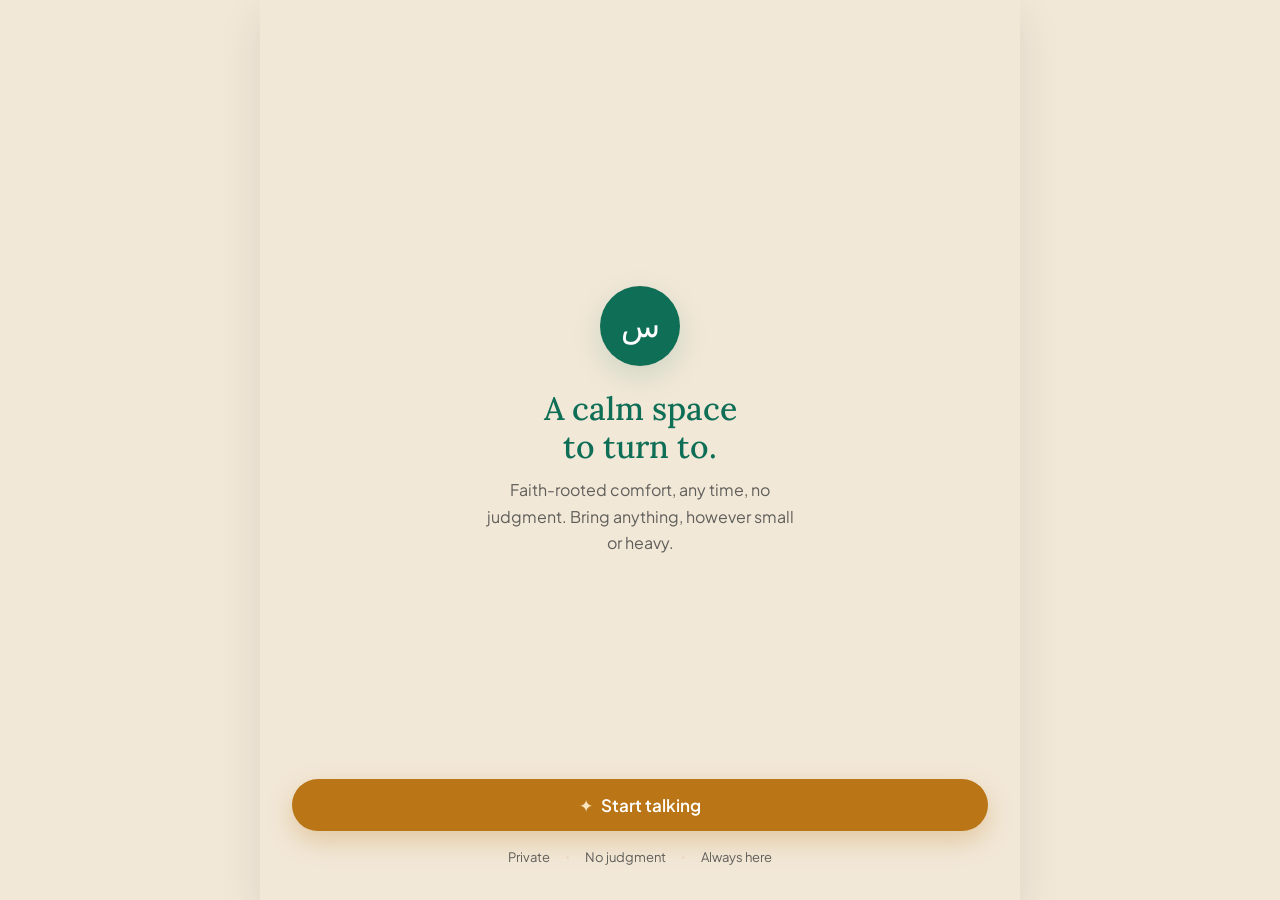
==== frontend/index.html @ 78840a20 "updated hadith and verses" ====
<!DOCTYPE html>
<html lang="en">
<head>
  <meta charset="utf-8">
  <meta name="viewport" content="width=device-width, initial-scale=1">
  <title>Sakinah — Islamic Counseling</title>
  <link rel="stylesheet" href="styles.css">
</head>
<body>

<div class="app-shell">

  <!-- Welcome screen -->
  <div id="screen-welcome" class="screen screen--active">
    <div class="welcome">
      <div class="welcome__body">
        <div class="welcome__logo" aria-hidden="true">س</div>
        <div>
          <h1 class="welcome__headline">A calm space<br>to turn to.</h1>
          <p class="welcome__sub">Faith-rooted comfort, any time, no judgment. Bring anything, however small or heavy.</p>
        </div>
      </div>
      <div class="welcome__footer">
        <button class="btn btn--primary" id="btn-start">
          <span aria-hidden="true" style="color: #FBE6C2">✦</span> Start talking
        </button>
        <div class="welcome__trust">
          <span>Private</span>
          <span class="welcome__trust-dot"></span>
          <span>No judgment</span>
          <span class="welcome__trust-dot"></span>
          <span>Always here</span>
        </div>
      </div>
    </div>
  </div>

  <!-- Chat screen -->
  <div id="screen-chat" class="screen">

    <header class="chat__header">
      <button id="btn-back" aria-label="Back to welcome" style="border:none;background:transparent;cursor:pointer;color:var(--stone);padding:4px;display:inline-flex;align-items:center;">
        <svg viewBox="0 0 24 24" width="22" height="22" fill="none" stroke="currentColor" stroke-width="2" stroke-linecap="round"><path d="M15 18l-6-6 6-6"/></svg>
      </button>
      <div class="chat__avatar" aria-hidden="true">س</div>
      <div class="chat__header-info">
        <div class="chat__name">Sakinah</div>
        <div class="chat__status">Islamic Counseling · Placeholder mode</div>
      </div>
    </header>

    <main class="chat__messages" id="chat-messages" aria-live="polite" aria-label="Conversation"></main>

    <div class="starters" id="starters"></div>

    <footer class="composer">
      <div class="composer__input-wrap">
        <textarea
          id="composer-textarea"
          class="composer__textarea"
          rows="1"
          placeholder="Share what's on your mind…"
          aria-label="Message"
        ></textarea>
      </div>
      <button id="btn-send" class="composer__send" aria-label="Send message" disabled>
        <svg viewBox="0 0 24 24" width="20" height="20" fill="none" stroke="currentColor" stroke-width="2" stroke-linecap="round" stroke-linejoin="round">
          <path d="M5 12h13M13 6l6 6-6 6"/>
        </svg>
      </button>
    </footer>

  </div><!-- /screen-chat -->

</div><!-- /app-shell -->

<script src="app.js"></script>
</body>
</html>
---- frontend/styles.css ----
/* ==========================================================================
   Sakinah Design System — CSS custom properties
   Source of truth for all visual tokens. Every rule in this project
   references these variables; no hardcoded colours, sizes, or fonts elsewhere.
   ========================================================================== */

@import url('https://fonts.googleapis.com/css2?family=Lora:ital,wght@0,400;0,500;0,600;1,400&family=Plus+Jakarta+Sans:wght@400;500;600;700&family=Amiri:ital,wght@0,400;0,700;1,400&display=swap');

:root {
  /* ---- Brand palette ---- */
  --teal:        #0F6E56;
  --pine:        #0A4D3C;
  --sage:        #E7F2EC;
  --gold:        #BA7517;
  --gold-soft:   #E0A23C;
  --sand:        #F2E8D8;
  --paper:       #FBF5EA;
  --ink:         #2C2C2A;
  --stone:       #5F5E5A;
  --rose:        #D4537E;

  /* ---- Extended tints ---- */
  --teal-700:    #0C5F4A;
  --teal-100:    #D6E8E0;
  --sage-deep:   #CFE3D8;
  --gold-100:    #F3E4CB;
  --sand-deep:   #E9DBC3;
  --line:        #E3D5BC;
  --line-soft:   #EEE3CF;
  --ink-80:      rgba(44, 44, 42, 0.80);
  --ink-60:      rgba(44, 44, 42, 0.60);
  --white:       #FFFFFF;

  /* ---- Semantic aliases ---- */
  --bg-page:         var(--sand);
  --surface-card:    var(--paper);
  --surface-raised:  var(--white);
  --surface-sunken:  var(--sage);
  --surface-inverse: var(--teal);

  --text-strong:     var(--ink);
  --text-body:       var(--ink);
  --text-muted:      var(--stone);
  --text-on-teal:    var(--white);
  --text-heading:    var(--teal);

  --border-default:  var(--line);
  --border-strong:   var(--sand-deep);
  --divider:         var(--line-soft);

  --accent:          var(--gold);
  --accent-hover:    #A2640F;
  --primary:         var(--teal);
  --primary-hover:   var(--pine);

  --focus-ring:      rgba(15, 110, 86, 0.40);
  --danger:          #B23A3A;
  --danger-soft:     #F3DCDC;
  --danger-border:   #D97070;

  /* ---- Typography ---- */
  --font-serif:   'Lora', Georgia, 'Times New Roman', serif;
  --font-sans:    'Plus Jakarta Sans', system-ui, -apple-system, 'Segoe UI', sans-serif;
  --font-arabic:  'Amiri', 'Scheherazade New', serif;
  --font-display: var(--font-serif);
  --font-heading: var(--font-serif);
  --font-body:    var(--font-sans);
  --font-ui:      var(--font-sans);

  --weight-regular:  400;
  --weight-medium:   500;
  --weight-semibold: 600;
  --weight-bold:     700;

  --text-display: 44px;
  --text-h1:      32px;
  --text-h2:      24px;
  --text-h3:      18px;
  --text-body-lg: 18px;
  --text-base:    16px;
  --text-sm:      14px;
  --text-caption: 13px;
  --text-micro:   12px;
  --text-verse:   22px;

  --leading-tight:   1.18;
  --leading-heading: 1.3;
  --leading-snug:    1.45;
  --leading-body:    1.65;
  --leading-arabic:  2.0;

  --tracking-caps:   1.2px;

  /* ---- Spacing (4px base) ---- */
  --space-1:   4px;
  --space-2:   8px;
  --space-3:   12px;
  --space-4:   16px;
  --space-5:   20px;
  --space-6:   24px;
  --space-8:   32px;
  --space-10:  40px;
  --space-12:  48px;
  --space-16:  64px;

  /* ---- Radii ---- */
  --radius-xs:     6px;
  --radius-sm:     10px;
  --radius-md:     14px;
  --radius-lg:     20px;
  --radius-xl:     28px;
  --radius-2xl:    36px;
  --radius-bubble: 22px;
  --radius-pill:   999px;

  /* ---- Container widths ---- */
  --container-sm: 560px;
  --container-md: 760px;

  /* ---- Control heights ---- */
  --control-h-sm: 36px;
  --control-h:    44px;
  --control-h-lg: 52px;

  /* ---- Shadows ---- */
  --shadow-xs:   0 1px 2px rgba(44, 44, 42, 0.05);
  --shadow-sm:   0 2px 8px rgba(44, 44, 42, 0.06);
  --shadow-md:   0 6px 20px rgba(44, 44, 42, 0.08);
  --shadow-lg:   0 16px 40px rgba(44, 44, 42, 0.10);
  --shadow-teal: 0 10px 30px rgba(15, 110, 86, 0.16);
  --shadow-gold: 0 6px 16px rgba(186, 117, 23, 0.28);

  /* ---- Motion ---- */
  --ease-calm:  cubic-bezier(0.22, 0.61, 0.36, 1);
  --ease-soft:  cubic-bezier(0.4, 0.0, 0.2, 1);
  --dur-fast:   140ms;
  --dur-base:   240ms;
  --dur-slow:   420ms;
}

/* ==========================================================================
   Base reset & element defaults
   ========================================================================== */

*, *::before, *::after {
  box-sizing: border-box;
  margin: 0;
  padding: 0;
}

html {
  -webkit-text-size-adjust: 100%;
  scroll-behavior: smooth;
}

body {
  font-family: var(--font-body);
  font-size: var(--text-base);
  line-height: var(--leading-body);
  color: var(--text-body);
  background-color: var(--bg-page);
  -webkit-font-smoothing: antialiased;
  text-rendering: optimizeLegibility;
  min-height: 100dvh;
}

h1, h2, h3, h4 {
  font-family: var(--font-heading);
  color: var(--text-heading);
  font-weight: var(--weight-medium);
  line-height: var(--leading-heading);
  text-wrap: balance;
}

a { color: var(--pine); text-decoration-thickness: 1px; text-underline-offset: 2px; }
a:hover { color: var(--teal); }

::selection { background: var(--sage); color: var(--ink); }

:focus-visible {
  outline: none;
  box-shadow: 0 0 0 3px var(--focus-ring);
  border-radius: var(--radius-xs);
}

/* ==========================================================================
   Layout — app shell
   ========================================================================== */

.app-shell {
  display: flex;
  flex-direction: column;
  height: 100dvh;
  max-width: var(--container-md);
  margin: 0 auto;
  background: var(--bg-page);
  position: relative;
  box-shadow: var(--shadow-lg);
}

/* ==========================================================================
   Welcome screen
   ========================================================================== */

.welcome {
  display: flex;
  flex-direction: column;
  align-items: center;
  justify-content: space-between;
  height: 100%;
  padding: var(--space-16) var(--space-8) var(--space-8);
  text-align: center;
  background: var(--sand);
}

.welcome__body {
  flex: 1;
  display: flex;
  flex-direction: column;
  align-items: center;
  justify-content: center;
  gap: var(--space-6);
}

.welcome__logo {
  width: 80px;
  height: 80px;
  border-radius: 50%;
  background: var(--teal);
  display: flex;
  align-items: center;
  justify-content: center;
  box-shadow: var(--shadow-teal);
  color: var(--white);
  font-family: var(--font-serif);
  font-size: 32px;
  font-weight: var(--weight-medium);
}

.welcome__headline {
  font-family: var(--font-serif);
  color: var(--teal);
  font-weight: var(--weight-medium);
  font-size: clamp(28px, 5vw, var(--text-h1));
  line-height: var(--leading-tight);
  margin-bottom: var(--space-3);
}

.welcome__sub {
  color: var(--stone);
  font-size: var(--text-base);
  line-height: var(--leading-body);
  max-width: 320px;
}

.welcome__footer {
  width: 100%;
  display: flex;
  flex-direction: column;
  gap: var(--space-4);
}

.welcome__trust {
  display: flex;
  align-items: center;
  justify-content: center;
  gap: var(--space-4);
  font-size: var(--text-caption);
  color: var(--stone);
}

.welcome__trust-dot {
  width: 3px;
  height: 3px;
  border-radius: 50%;
  background: var(--sand-deep);
}

/* ==========================================================================
   Chat screen
   ========================================================================== */

.chat {
  display: flex;
  flex-direction: column;
  height: 100%;
}

/* Header */
.chat__header {
  display: flex;
  align-items: center;
  gap: var(--space-3);
  padding: var(--space-4);
  background: var(--paper);
  border-bottom: 1px solid var(--line-soft);
  flex-shrink: 0;
}

.chat__avatar {
  width: 38px;
  height: 38px;
  border-radius: 50%;
  background: var(--teal);
  display: flex;
  align-items: center;
  justify-content: center;
  color: var(--white);
  font-family: var(--font-serif);
  font-size: 16px;
  font-weight: var(--weight-medium);
  flex-shrink: 0;
}

.chat__header-info { flex: 1; line-height: 1.2; }

.chat__name {
  font-family: var(--font-serif);
  font-weight: var(--weight-semibold);
  font-size: 17px;
  color: var(--teal);
}

.chat__status {
  font-size: var(--text-micro);
  color: var(--stone);
}

/* Message list */
.chat__messages {
  flex: 1;
  overflow-y: auto;
  padding: var(--space-5) var(--space-4);
  display: flex;
  flex-direction: column;
  gap: var(--space-4);
  scroll-behavior: smooth;
}

.chat__messages::-webkit-scrollbar { width: 4px; }
.chat__messages::-webkit-scrollbar-track { background: transparent; }
.chat__messages::-webkit-scrollbar-thumb { background: var(--sand-deep); border-radius: var(--radius-pill); }

/* Message rows */
.msg-row {
  display: flex;
  gap: var(--space-2);
  animation: msg-in var(--dur-slow) var(--ease-calm) both;
}

.msg-row--bot { align-items: flex-end; }
.msg-row--user { justify-content: flex-end; }

@keyframes msg-in {
  from { opacity: 0; transform: translateY(8px); }
  to   { opacity: 1; transform: translateY(0); }
}

/* Bot avatar in thread */
.msg-avatar {
  width: 28px;
  height: 28px;
  border-radius: 50%;
  background: var(--teal);
  display: flex;
  align-items: center;
  justify-content: center;
  color: var(--white);
  font-family: var(--font-serif);
  font-size: 11px;
  flex-shrink: 0;
  margin-bottom: 2px;
}

/* Bubble */
.bubble {
  max-width: 78%;
  padding: var(--space-3) var(--space-4);
  border-radius: var(--radius-bubble);
  font-size: var(--text-base);
  line-height: var(--leading-body);
  white-space: pre-wrap;
}

.bubble--bot {
  background: var(--paper);
  color: var(--ink);
  border-bottom-left-radius: var(--radius-xs);
  box-shadow: var(--shadow-xs);
}

.bubble--user {
  background: var(--teal);
  color: var(--white);
  border-bottom-right-radius: var(--radius-xs);
}

/* Verse card */
.verse-card {
  max-width: 86%;
  background: var(--paper);
  border: 1px solid var(--line-soft);
  border-left: 3px solid var(--gold);
  border-radius: var(--radius-md);
  padding: var(--space-4) var(--space-5);
  box-shadow: var(--shadow-sm);
  display: flex;
  flex-direction: column;
  gap: var(--space-3);
}

.verse-card__arabic {
  font-family: var(--font-arabic);
  font-size: var(--text-verse);
  line-height: var(--leading-arabic);
  direction: rtl;
  text-align: right;
  color: var(--teal);
}

.verse-card__translation {
  font-family: var(--font-serif);
  font-size: var(--text-sm);
  line-height: var(--leading-snug);
  color: var(--ink-80);
  font-style: italic;
}

.verse-card__ref {
  font-family: var(--font-ui);
  font-size: var(--text-micro);
  color: var(--gold);
  font-weight: var(--weight-semibold);
  letter-spacing: var(--tracking-caps);
  text-transform: uppercase;
}

/* Sources / citations */
.sources {
  margin-top: var(--space-2);
  padding: var(--space-2) var(--space-4);
  display: flex;
  flex-wrap: wrap;
  gap: var(--space-2);
}

.source-chip {
  display: inline-flex;
  align-items: center;
  gap: var(--space-1);
  background: var(--sage);
  color: var(--pine);
  border: 1px solid var(--sage-deep);
  border-radius: var(--radius-pill);
  padding: 3px var(--space-3);
  font-size: var(--text-micro);
  font-weight: var(--weight-medium);
  font-family: var(--font-ui);
}

.source-chip__type {
  color: var(--gold);
  font-weight: var(--weight-semibold);
  text-transform: uppercase;
  font-size: 10px;
  letter-spacing: 0.5px;
}

/* Disclaimer */
.disclaimer {
  margin: var(--space-1) var(--space-4);
  padding: var(--space-2) var(--space-3);
  background: var(--sage);
  border: 1px solid var(--sage-deep);
  border-radius: var(--radius-sm);
  font-size: var(--text-micro);
  color: var(--stone);
  font-family: var(--font-ui);
  line-height: var(--leading-snug);
}

/* Crisis notice */
.crisis-notice {
  max-width: 90%;
  background: var(--danger-soft);
  border: 1.5px solid var(--danger-border);
  border-radius: var(--radius-md);
  padding: var(--space-5);
  display: flex;
  flex-direction: column;
  gap: var(--space-3);
  box-shadow: var(--shadow-sm);
}

.crisis-notice__heading {
  font-family: var(--font-serif);
  font-weight: var(--weight-semibold);
  font-size: var(--text-h3);
  color: var(--danger);
  line-height: var(--leading-heading);
}

.crisis-notice__body {
  font-size: var(--text-sm);
  line-height: var(--leading-body);
  color: var(--ink);
  white-space: pre-wrap;
}

/* Typing indicator */
.typing-indicator {
  display: flex;
  align-items: center;
  gap: 5px;
  padding: var(--space-3) var(--space-4);
  background: var(--paper);
  border-radius: var(--radius-bubble);
  border-bottom-left-radius: var(--radius-xs);
  width: fit-content;
  box-shadow: var(--shadow-xs);
}

.typing-dot {
  width: 7px;
  height: 7px;
  border-radius: 50%;
  background: var(--stone);
  animation: bounce 1.2s infinite;
}

.typing-dot:nth-child(2) { animation-delay: 0.2s; }
.typing-dot:nth-child(3) { animation-delay: 0.4s; }

@keyframes bounce {
  0%, 60%, 100% { transform: translateY(0); opacity: 0.4; }
  30%            { transform: translateY(-5px); opacity: 1; }
}

/* Conversation starters */
.starters {
  display: flex;
  flex-wrap: wrap;
  gap: var(--space-2);
  padding: 0 var(--space-4);
  margin-top: var(--space-1);
}

.starter-chip {
  background: var(--paper);
  border: 1px solid var(--line);
  border-radius: var(--radius-pill);
  padding: var(--space-2) var(--space-4);
  font-size: var(--text-sm);
  font-family: var(--font-ui);
  color: var(--pine);
  cursor: pointer;
  transition: background var(--dur-fast) var(--ease-calm), border-color var(--dur-fast) var(--ease-calm);
}

.starter-chip:hover {
  background: var(--sage);
  border-color: var(--sage-deep);
}

/* ==========================================================================
   Composer (input area)
   ========================================================================== */

.composer {
  flex-shrink: 0;
  display: flex;
  align-items: flex-end;
  gap: var(--space-3);
  padding: var(--space-3) var(--space-4);
  background: var(--paper);
  border-top: 1px solid var(--line-soft);
}

.composer__input-wrap {
  flex: 1;
  display: flex;
  align-items: center;
  background: var(--white);
  border: 1px solid var(--border-default);
  border-radius: var(--radius-xl);
  padding: 6px var(--space-4);
  transition: border-color var(--dur-fast) var(--ease-calm), box-shadow var(--dur-fast) var(--ease-calm);
}

.composer__input-wrap:focus-within {
  border-color: var(--teal);
  box-shadow: 0 0 0 3px var(--focus-ring);
}

.composer__textarea {
  flex: 1;
  border: none;
  outline: none;
  resize: none;
  background: transparent;
  font-family: var(--font-body);
  font-size: var(--text-base);
  line-height: var(--leading-snug);
  color: var(--ink);
  max-height: 120px;
  padding: 6px 0;
}

.composer__textarea::placeholder { color: var(--stone); }

.composer__send {
  flex-shrink: 0;
  width: var(--control-h);
  height: var(--control-h);
  border-radius: 50%;
  border: none;
  display: inline-flex;
  align-items: center;
  justify-content: center;
  background: var(--sand-deep);
  color: var(--stone);
  cursor: default;
  transition: background var(--dur-fast) var(--ease-calm), box-shadow var(--dur-fast) var(--ease-calm);
}

.composer__send--active {
  background: var(--gold);
  color: var(--white);
  cursor: pointer;
  box-shadow: var(--shadow-gold);
}

.composer__send--active:hover {
  background: var(--accent-hover);
}

/* ==========================================================================
   Buttons
   ========================================================================== */

.btn {
  display: inline-flex;
  align-items: center;
  justify-content: center;
  border: none;
  border-radius: var(--radius-pill);
  font-family: var(--font-ui);
  font-weight: var(--weight-semibold);
  cursor: pointer;
  transition: background var(--dur-fast) var(--ease-calm), box-shadow var(--dur-fast) var(--ease-calm);
  text-decoration: none;
}

.btn--primary {
  height: var(--control-h-lg);
  width: 100%;
  font-size: 17px;
  background: var(--gold);
  color: var(--white);
  box-shadow: 0 10px 26px rgba(186, 117, 23, 0.28);
  gap: var(--space-2);
}

.btn--primary:hover {
  background: var(--accent-hover);
}

/* ==========================================================================
   Screen visibility helpers
   ========================================================================== */

.screen { display: none; height: 100%; }
.screen--active { display: flex; flex-direction: column; }
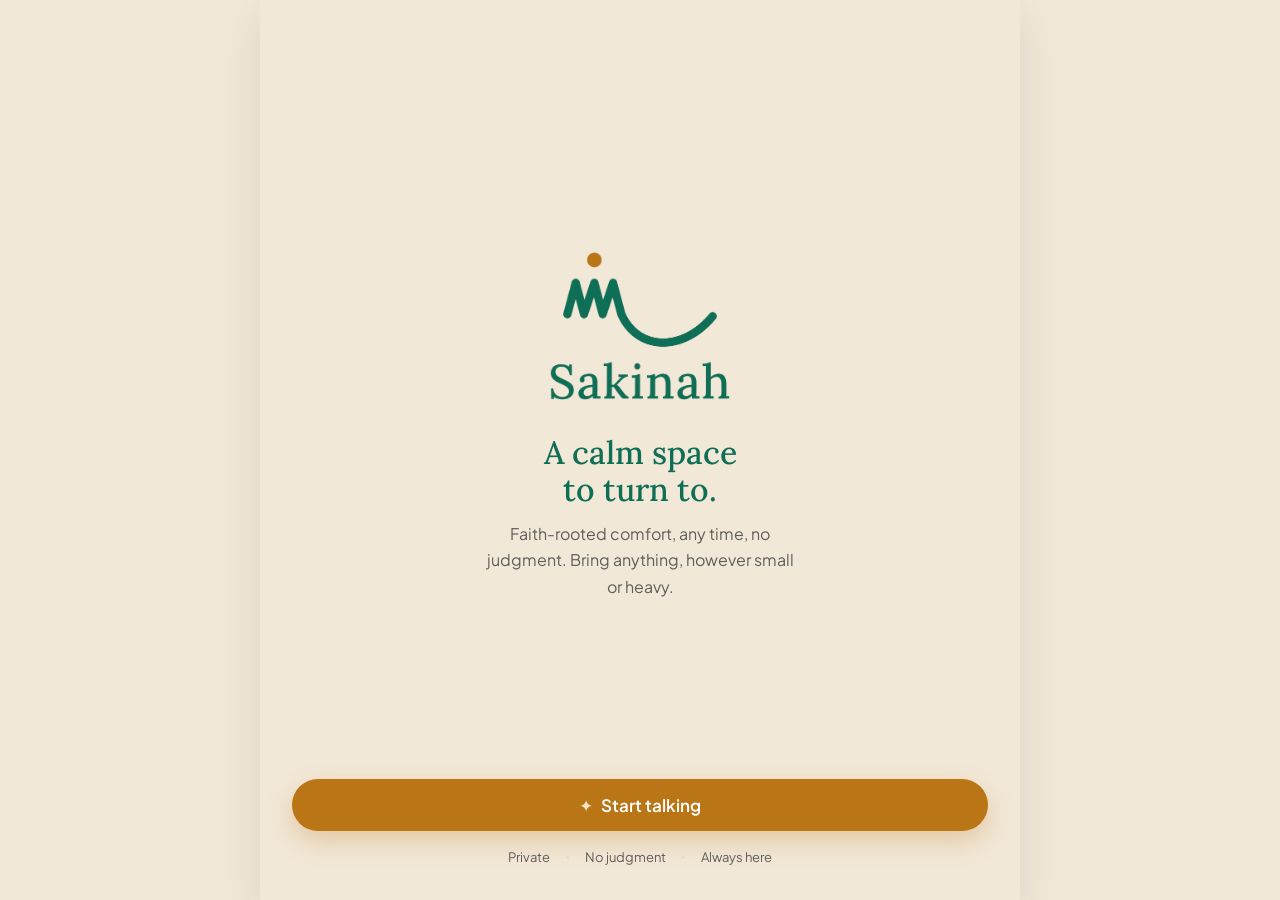
==== commit 163d456a: "App works now base on some themes like patience and anxiety" ====
--- a/frontend/index.html
+++ b/frontend/index.html
@@ -4,6 +4,7 @@
   <meta charset="utf-8">
   <meta name="viewport" content="width=device-width, initial-scale=1">
   <title>Sakinah — Islamic Counseling</title>
+  <link rel="icon" type="image/png" href="assets/favicon.png">
   <link rel="stylesheet" href="styles.css">
 </head>
 <body>
@@ -14,7 +15,7 @@
   <div id="screen-welcome" class="screen screen--active">
     <div class="welcome">
       <div class="welcome__body">
-        <div class="welcome__logo" aria-hidden="true">س</div>
+        <img class="welcome__logo" src="assets/logo-full.png" alt="Sakinah">
         <div>
           <h1 class="welcome__headline">A calm space<br>to turn to.</h1>
           <p class="welcome__sub">Faith-rooted comfort, any time, no judgment. Bring anything, however small or heavy.</p>
@@ -42,7 +43,7 @@
       <button id="btn-back" aria-label="Back to welcome" style="border:none;background:transparent;cursor:pointer;color:var(--stone);padding:4px;display:inline-flex;align-items:center;">
         <svg viewBox="0 0 24 24" width="22" height="22" fill="none" stroke="currentColor" stroke-width="2" stroke-linecap="round"><path d="M15 18l-6-6 6-6"/></svg>
       </button>
-      <div class="chat__avatar" aria-hidden="true">س</div>
+      <img class="chat__avatar" src="assets/logo-mark.png" alt="Sakinah">
       <div class="chat__header-info">
         <div class="chat__name">Sakinah</div>
         <div class="chat__status">Islamic Counseling · Placeholder mode</div>
--- a/frontend/styles.css
+++ b/frontend/styles.css
@@ -223,18 +223,9 @@
 }
 
 .welcome__logo {
-  width: 80px;
-  height: 80px;
-  border-radius: 50%;
-  background: var(--teal);
-  display: flex;
-  align-items: center;
-  justify-content: center;
-  box-shadow: var(--shadow-teal);
-  color: var(--white);
-  font-family: var(--font-serif);
-  font-size: 32px;
-  font-weight: var(--weight-medium);
+  width: clamp(160px, 42vw, 200px);
+  height: auto;
+  object-fit: contain;
 }
 
 .welcome__headline {
@@ -301,14 +292,9 @@
   width: 38px;
   height: 38px;
   border-radius: 50%;
-  background: var(--teal);
-  display: flex;
-  align-items: center;
-  justify-content: center;
-  color: var(--white);
-  font-family: var(--font-serif);
-  font-size: 16px;
-  font-weight: var(--weight-medium);
+  background: var(--sage);
+  object-fit: contain;
+  padding: 6px;
   flex-shrink: 0;
 }
 
